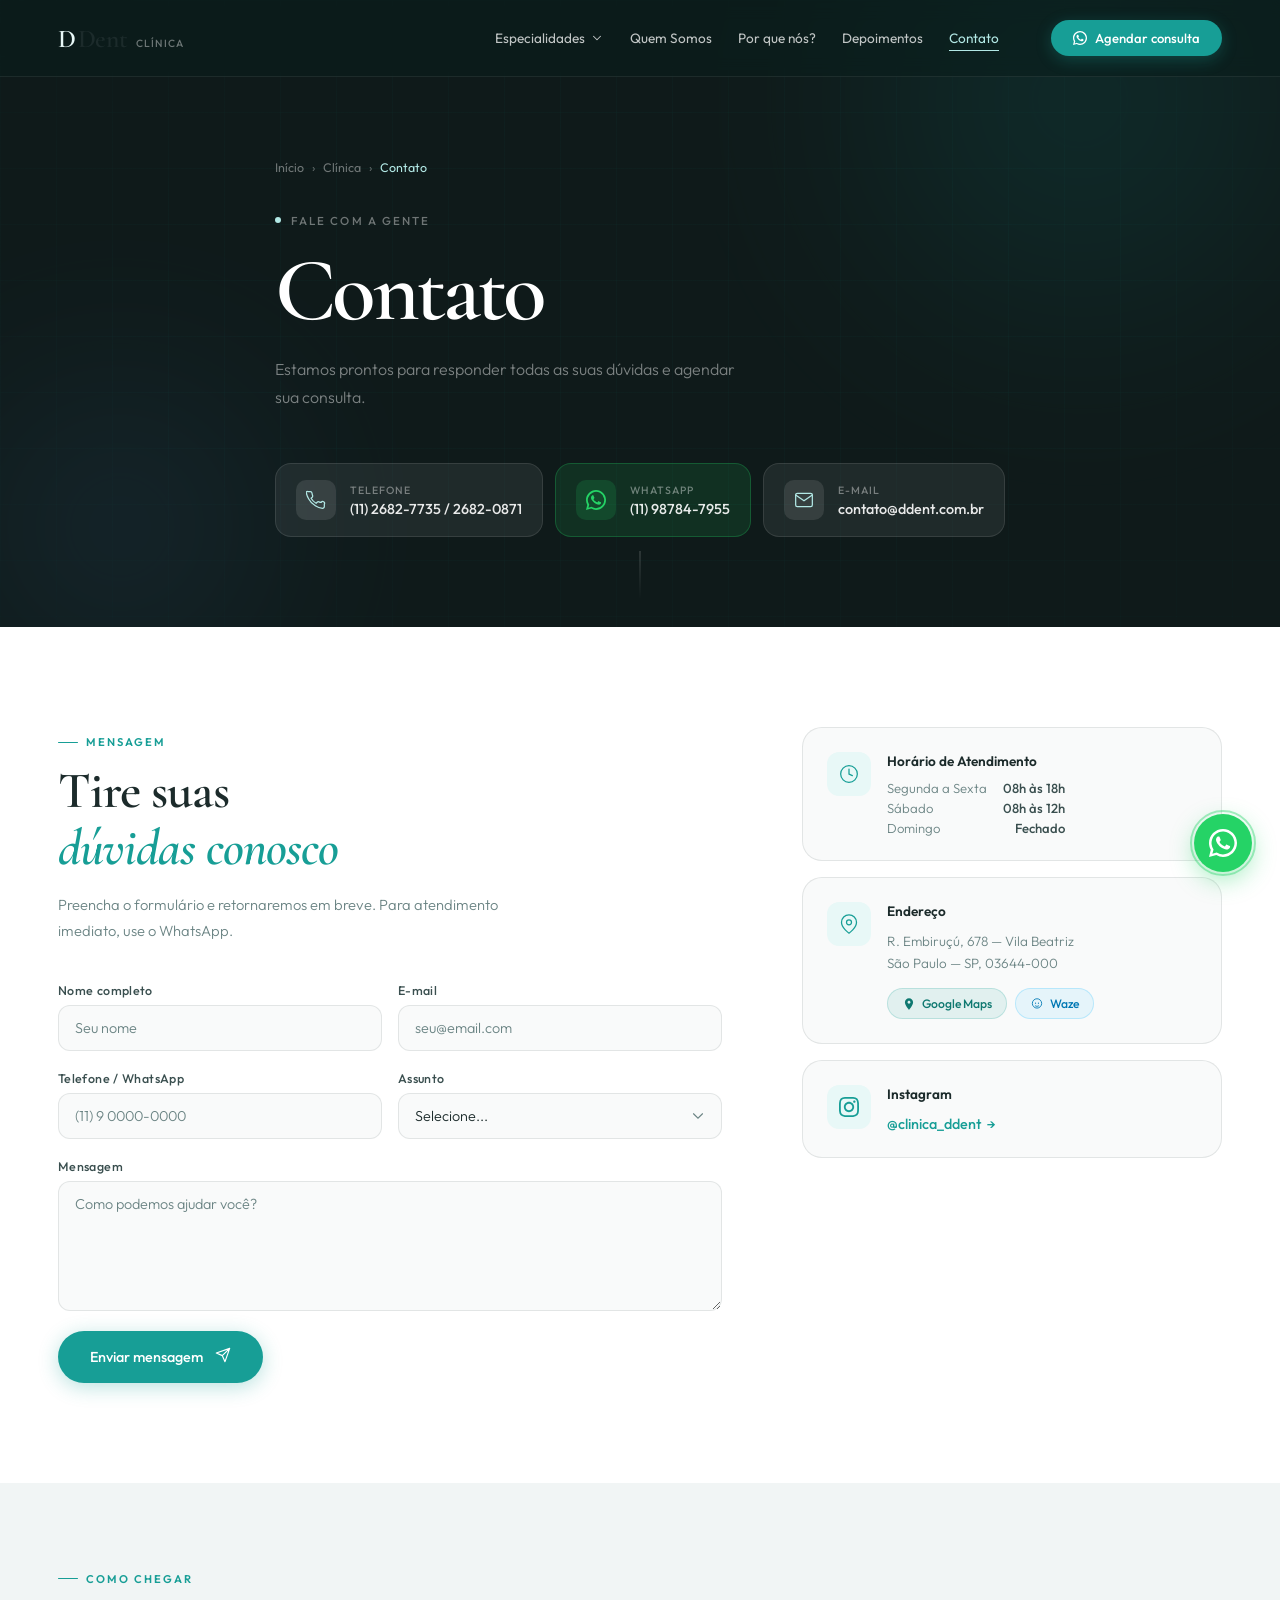
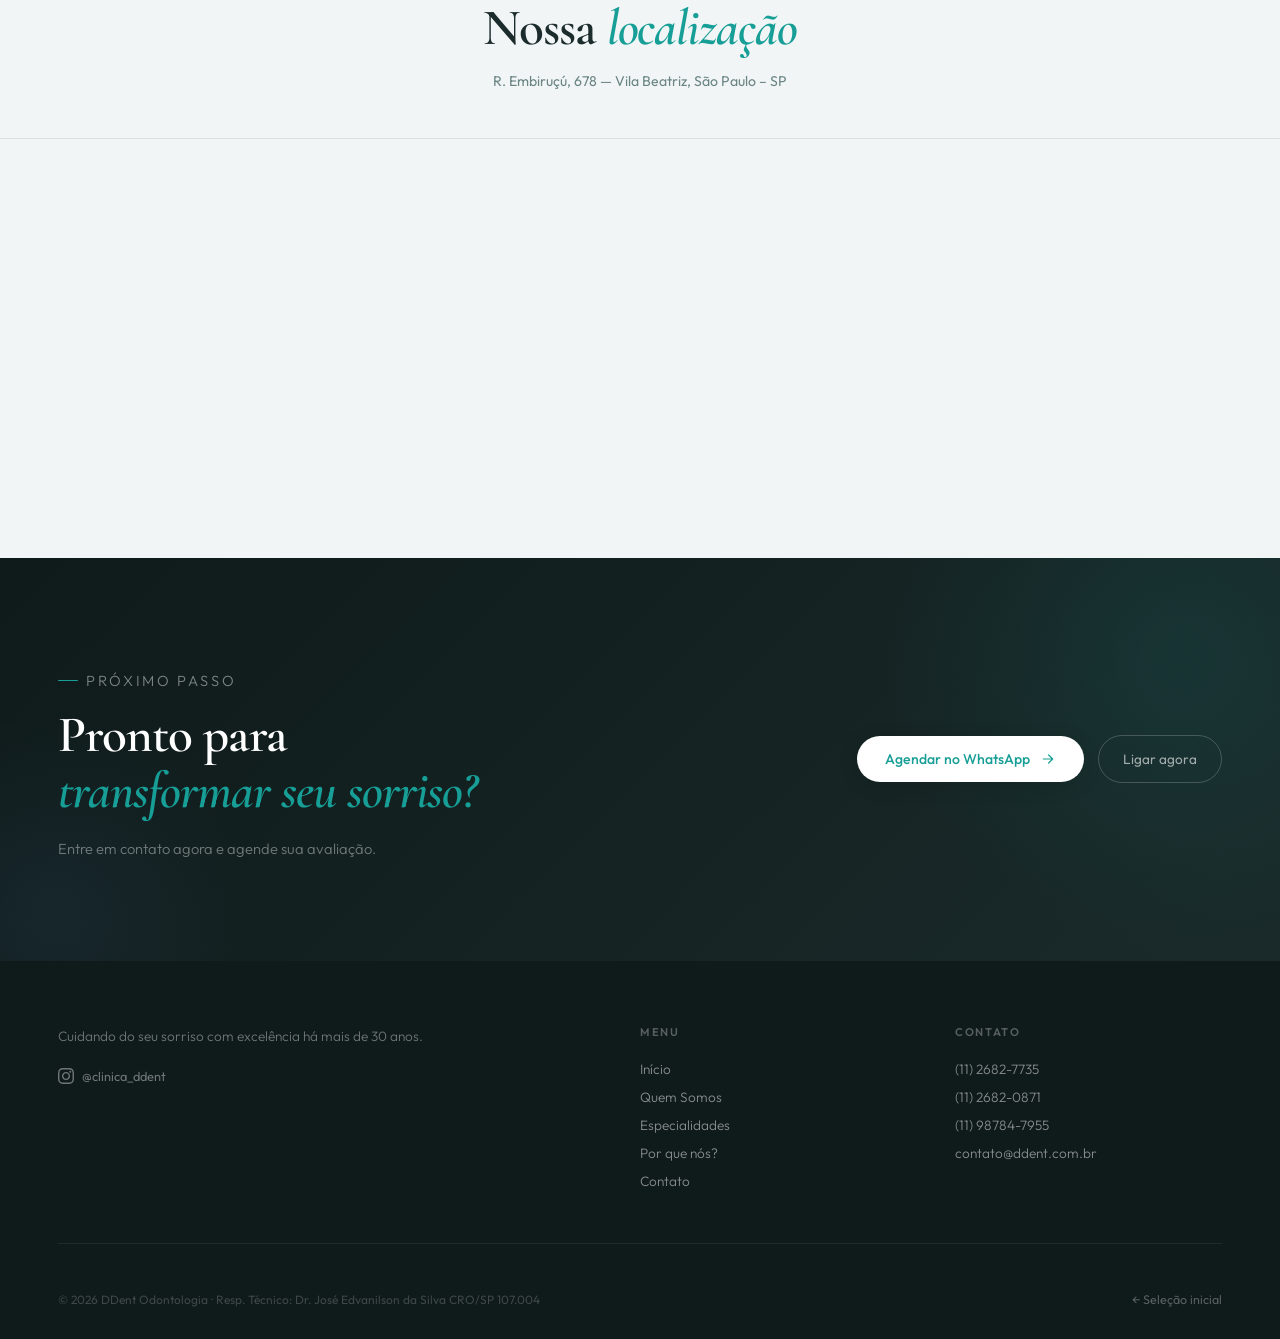
==== contato.html @ e6a80001 "Add files via upload" ====
<!DOCTYPE html>
<html lang="pt-BR">
<head>
  <meta charset="UTF-8"/>
  <meta name="viewport" content="width=device-width, initial-scale=1.0"/>
  <title>Contato — DDent Clínica Odontológica</title>
  <link rel="preconnect" href="https://fonts.googleapis.com"/>
  <link rel="preconnect" href="https://fonts.gstatic.com" crossorigin/>
  <link href="https://fonts.googleapis.com/css2?family=Cormorant+Garamond:ital,wght@0,300;0,400;0,600;1,300;1,400&family=Outfit:wght@300;400;500;600&display=swap" rel="stylesheet"/>
  <link rel="stylesheet" href="contato.css"/>
</head>
<body>

  <!-- ═══ HEADER ═══ -->
  <header class="header" id="header">
    <div class="header-inner">
      <a href="paciente.html" class="logo">
        <img src="https://ddent.com.br/clinica/wp-content/uploads/2024/06/logo-ddent-clinica.svg"
             alt="DDent Clínica" class="logo-img-real"
             onerror="this.style.display='none';document.getElementById('logo-txt').style.display='flex'"/>
        <span class="logo-text" id="logo-txt" style="display:none">
          <em>D</em>Dent <span class="logo-sub">Clínica</span>
        </span>
      </a>

      <nav class="nav" id="nav">
        <div class="nav-dropdown" id="espDropdown">
          <button class="nav-drop-trigger" aria-expanded="false" aria-haspopup="true">
            Especialidades
            <svg class="drop-chevron" viewBox="0 0 24 24" fill="none" width="14" height="14">
              <path d="M6 9L12 15L18 9" stroke="currentColor" stroke-width="1.8" stroke-linecap="round" stroke-linejoin="round"/>
            </svg>
          </button>
          <div class="nav-drop-menu" role="menu">
            <a href="especialidades.html#implantes"   class="drop-item" role="menuitem"><span class="drop-icon"><svg viewBox="0 0 24 24" fill="none" width="16"><path d="M12 2C12 2 7 8 7 13C7 15.76 9.24 18 12 18C14.76 18 17 15.76 17 13C17 8 12 2 12 2Z" stroke="currentColor" stroke-width="1.5" stroke-linecap="round"/></svg></span>Implantes Dentários</a>
            <a href="especialidades.html#proteses"    class="drop-item" role="menuitem"><span class="drop-icon"><svg viewBox="0 0 24 24" fill="none" width="16"><path d="M9 3H15M12 3V8M8 8C8 8 6 11 6 14C6 17.31 8.69 20 12 20C15.31 20 18 17.31 18 14C18 11 16 8 16 8H8Z" stroke="currentColor" stroke-width="1.5" stroke-linecap="round"/></svg></span>Próteses Dentárias</a>
            <a href="especialidades.html#ortodontia"  class="drop-item" role="menuitem"><span class="drop-icon"><svg viewBox="0 0 24 24" fill="none" width="16"><path d="M5 12H19M12 5L19 12L12 19" stroke="currentColor" stroke-width="1.5" stroke-linecap="round"/></svg></span>Ortodontia e Ortopedia</a>
            <a href="especialidades.html#facetas"     class="drop-item" role="menuitem"><span class="drop-icon"><svg viewBox="0 0 24 24" fill="none" width="16"><path d="M12 3L14.5 8.5L21 9.3L16.5 13.7L17.6 20L12 17.1L6.4 20L7.5 13.7L3 9.3L9.5 8.5L12 3Z" stroke="currentColor" stroke-width="1.5" stroke-linecap="round"/></svg></span>Facetas e Lentes</a>
            <a href="especialidades.html#endodontia"  class="drop-item" role="menuitem"><span class="drop-icon"><svg viewBox="0 0 24 24" fill="none" width="16"><circle cx="12" cy="12" r="8" stroke="currentColor" stroke-width="1.5"/><path d="M12 8V12L15 15" stroke="currentColor" stroke-width="1.5" stroke-linecap="round"/></svg></span>Endodontia</a>
            <a href="especialidades.html#periodontia" class="drop-item" role="menuitem"><span class="drop-icon"><svg viewBox="0 0 24 24" fill="none" width="16"><path d="M12 22C12 22 4 17 4 10C4 6.13 7.58 3 12 3C16.42 3 20 6.13 20 10C20 17 12 22 12 22Z" stroke="currentColor" stroke-width="1.5"/></svg></span>Periodontia</a>
            <div class="drop-footer"><a href="especialidades.html">Ver todas →</a></div>
          </div>
        </div>
        <a href="quem-somos.html"       class="nav-link">Quem Somos</a>
        <a href="paciente.html#diferenciais" class="nav-link">Por que nós?</a>
        <a href="paciente.html#depoimentos"  class="nav-link">Depoimentos</a>
        <a href="contato.html"          class="nav-link nav-link--active">Contato</a>
      </nav>

      <a class="cta-nav" href="https://api.whatsapp.com/send?phone=5511987847955&text=Olá,%20vim%20pelo%20site%20e%20gostaria%20de%20marcar%20uma%20consulta" target="_blank">
        <svg viewBox="0 0 24 24" fill="currentColor" width="14" height="14"><path d="M17.472 14.382c-.297-.149-1.758-.867-2.03-.967-.273-.099-.471-.148-.67.15-.197.297-.767.966-.94 1.164-.173.199-.347.223-.644.075-.297-.15-1.255-.463-2.39-1.475-.883-.788-1.48-1.761-1.653-2.059-.173-.297-.018-.458.13-.606.134-.133.298-.347.446-.52.149-.174.198-.298.298-.497.099-.198.05-.371-.025-.52-.075-.149-.669-1.612-.916-2.207-.242-.579-.487-.5-.669-.51-.173-.008-.371-.01-.57-.01-.198 0-.52.074-.792.372-.272.297-1.04 1.016-1.04 2.479 0 1.462 1.065 2.875 1.213 3.074.149.198 2.096 3.2 5.077 4.487.709.306 1.262.489 1.694.625.712.227 1.36.195 1.871.118.571-.085 1.758-.719 2.006-1.413.248-.694.248-1.289.173-1.413-.074-.124-.272-.198-.57-.347z"/><path d="M12 0C5.373 0 0 5.373 0 12c0 2.122.555 4.122 1.527 5.859L0 24l6.305-1.654A11.954 11.954 0 0012 24c6.627 0 12-5.373 12-12S18.627 0 12 0zm0 21.818a9.818 9.818 0 01-5.002-1.366l-.359-.214-3.742.981.998-3.648-.234-.374A9.818 9.818 0 1112 21.818z"/></svg>
        Agendar consulta
      </a>

      <button class="burger" id="burger" aria-label="Menu"><span></span><span></span><span></span></button>
    </div>
  </header>

  <!-- Mobile menu -->
  <div class="mobile-menu" id="mobileMenu">
    <nav>
      <details class="mob-details">
        <summary>Especialidades</summary>
        <div class="mob-submenu">
          <a href="especialidades.html#implantes">Implantes Dentários</a>
          <a href="especialidades.html#proteses">Próteses</a>
          <a href="especialidades.html#ortodontia">Ortodontia</a>
          <a href="especialidades.html#facetas">Facetas e Lentes</a>
          <a href="especialidades.html#endodontia">Endodontia</a>
          <a href="especialidades.html#periodontia">Periodontia</a>
        </div>
      </details>
      <a href="quem-somos.html">Quem Somos</a>
      <a href="paciente.html#diferenciais">Por que nós?</a>
      <a href="paciente.html#depoimentos">Depoimentos</a>
      <a href="contato.html">Contato</a>
      <a class="mob-cta" href="https://api.whatsapp.com/send?phone=5511987847955&text=Olá,%20vim%20pelo%20site%20e%20gostaria%20de%20marcar%20uma%20consulta" target="_blank">Agendar consulta</a>
    </nav>
  </div>


  <!-- ═══ HERO ═══ -->
  <section class="page-hero">
    <div class="page-hero__bg" aria-hidden="true">
      <div class="hero-orb hero-orb--1"></div>
      <div class="hero-orb hero-orb--2"></div>
    </div>
    <div class="page-hero__inner">
      <nav class="breadcrumb" aria-label="Navegação estrutural">
        <a href="index.html">Início</a>
        <span aria-hidden="true">›</span>
        <a href="paciente.html">Clínica</a>
        <span aria-hidden="true">›</span>
        <span aria-current="page">Contato</span>
      </nav>
      <p class="page-hero__eyebrow"><span class="eyebrow-dot"></span>Fale com a gente</p>
      <h1 class="page-hero__title">Contato</h1>
      <p class="page-hero__sub">Estamos prontos para responder todas as suas dúvidas e agendar sua consulta.</p>

      <!-- Cards de contato rápido -->
      <div class="quick-contacts">
        <a href="tel:+551126820871" class="qc-item">
          <div class="qc-icon">
            <svg viewBox="0 0 24 24" fill="none" width="20" height="20">
              <path d="M22 16.92v3a2 2 0 01-2.18 2 19.79 19.79 0 01-8.63-3.07A19.5 19.5 0 013.29 10.8a19.79 19.79 0 01-3.07-8.68A2 2 0 012.2 2h3a2 2 0 012 1.72c.127.96.361 1.903.7 2.81a2 2 0 01-.45 2.11L6.09 9.91a16 16 0 006 6l1.27-1.27a2 2 0 012.11-.45c.907.339 1.85.573 2.81.7A2 2 0 0122 16.92z" stroke="currentColor" stroke-width="1.5" stroke-linecap="round" stroke-linejoin="round"/>
            </svg>
          </div>
          <div>
            <span class="qc-label">Telefone</span>
            <strong>(11) 2682-7735 / 2682-0871</strong>
          </div>
        </a>
        <a href="https://api.whatsapp.com/send?phone=5511987847955" target="_blank" class="qc-item qc-item--highlight">
          <div class="qc-icon">
            <svg viewBox="0 0 24 24" fill="currentColor" width="20" height="20"><path d="M17.472 14.382c-.297-.149-1.758-.867-2.03-.967-.273-.099-.471-.148-.67.15-.197.297-.767.966-.94 1.164-.173.199-.347.223-.644.075-.297-.15-1.255-.463-2.39-1.475-.883-.788-1.48-1.761-1.653-2.059-.173-.297-.018-.458.13-.606.134-.133.298-.347.446-.52.149-.174.198-.298.298-.497.099-.198.05-.371-.025-.52-.075-.149-.669-1.612-.916-2.207-.242-.579-.487-.5-.669-.51-.173-.008-.371-.01-.57-.01-.198 0-.52.074-.792.372-.272.297-1.04 1.016-1.04 2.479 0 1.462 1.065 2.875 1.213 3.074.149.198 2.096 3.2 5.077 4.487.709.306 1.262.489 1.694.625.712.227 1.36.195 1.871.118.571-.085 1.758-.719 2.006-1.413.248-.694.248-1.289.173-1.413-.074-.124-.272-.198-.57-.347z"/><path d="M12 0C5.373 0 0 5.373 0 12c0 2.122.555 4.122 1.527 5.859L0 24l6.305-1.654A11.954 11.954 0 0012 24c6.627 0 12-5.373 12-12S18.627 0 12 0zm0 21.818a9.818 9.818 0 01-5.002-1.366l-.359-.214-3.742.981.998-3.648-.234-.374A9.818 9.818 0 1112 21.818z"/></svg>
          </div>
          <div>
            <span class="qc-label">WhatsApp</span>
            <strong>(11) 98784-7955</strong>
          </div>
        </a>
        <a href="mailto:contato@ddent.com.br" class="qc-item">
          <div class="qc-icon">
            <svg viewBox="0 0 24 24" fill="none" width="20" height="20">
              <path d="M4 4h16c1.1 0 2 .9 2 2v12c0 1.1-.9 2-2 2H4c-1.1 0-2-.9-2-2V6c0-1.1.9-2 2-2z" stroke="currentColor" stroke-width="1.5" stroke-linecap="round" stroke-linejoin="round"/>
              <polyline points="22,6 12,13 2,6" stroke="currentColor" stroke-width="1.5" stroke-linecap="round" stroke-linejoin="round"/>
            </svg>
          </div>
          <div>
            <span class="qc-label">E-mail</span>
            <strong>contato@ddent.com.br</strong>
          </div>
        </a>
      </div>
    </div>
    <div class="scroll-hint" aria-hidden="true"><div class="scroll-hint__line"></div></div>
  </section>


  <!-- ═══ FORM + INFO ═══ -->
  <section class="section contact-section" id="formulario">
    <div class="container">
      <div class="contact-grid">

        <!-- Formulário -->
        <div class="form-wrap reveal">
          <p class="sec-label">Mensagem</p>
          <h2 class="sec-title">Tire suas<br/><em>dúvidas conosco</em></h2>
          <p class="form-sub">Preencha o formulário e retornaremos em breve. Para atendimento imediato, use o WhatsApp.</p>

          <form class="contact-form" id="contactForm" novalidate>
            <div class="form-row">
              <div class="form-field">
                <label for="nome">Nome completo</label>
                <input type="text" id="nome" name="nome" placeholder="Seu nome" required/>
                <span class="field-error">Por favor, informe seu nome</span>
              </div>
              <div class="form-field">
                <label for="email">E-mail</label>
                <input type="email" id="email" name="email" placeholder="seu@email.com" required/>
                <span class="field-error">E-mail inválido</span>
              </div>
            </div>
            <div class="form-row">
              <div class="form-field">
                <label for="telefone">Telefone / WhatsApp</label>
                <input type="tel" id="telefone" name="telefone" placeholder="(11) 9 0000-0000"/>
              </div>
              <div class="form-field">
                <label for="assunto">Assunto</label>
                <select id="assunto" name="assunto">
                  <option value="" disabled selected>Selecione...</option>
                  <option>Agendamento de consulta</option>
                  <option>Dúvidas sobre tratamentos</option>
                  <option>Implantes</option>
                  <option>Próteses</option>
                  <option>Ortodontia</option>
                  <option>Orçamento</option>
                  <option>Outro</option>
                </select>
              </div>
            </div>
            <div class="form-field form-field--full">
              <label for="mensagem">Mensagem</label>
              <textarea id="mensagem" name="mensagem" rows="5" placeholder="Como podemos ajudar você?" required></textarea>
              <span class="field-error">Por favor, escreva sua mensagem</span>
            </div>
            <button type="submit" class="btn-submit" id="btnSubmit">
              <span class="btn-submit__text">Enviar mensagem</span>
              <span class="btn-submit__icon">
                <svg viewBox="0 0 24 24" fill="none" width="16" height="16">
                  <path d="M22 2L11 13M22 2L15 22L11 13M22 2L2 9L11 13" stroke="currentColor" stroke-width="1.8" stroke-linecap="round" stroke-linejoin="round"/>
                </svg>
              </span>
            </button>
            <!-- Feedback -->
            <div class="form-feedback form-feedback--success" id="formSuccess">
              <svg viewBox="0 0 24 24" fill="none" width="20" height="20"><path d="M20 6L9 17L4 12" stroke="currentColor" stroke-width="2" stroke-linecap="round" stroke-linejoin="round"/></svg>
              Mensagem enviada! Retornaremos em breve.
            </div>
            <div class="form-feedback form-feedback--error" id="formError">
              <svg viewBox="0 0 24 24" fill="none" width="20" height="20"><circle cx="12" cy="12" r="10" stroke="currentColor" stroke-width="1.5"/><path d="M12 8v4M12 16h.01" stroke="currentColor" stroke-width="2" stroke-linecap="round"/></svg>
              Algo deu errado. Tente pelo WhatsApp.
            </div>
          </form>
        </div>

        <!-- Info lateral -->
        <div class="info-wrap reveal" style="transition-delay:.18s">

          <!-- Horários -->
          <div class="info-card">
            <div class="info-card__icon">
              <svg viewBox="0 0 24 24" fill="none" width="20" height="20">
                <circle cx="12" cy="12" r="10" stroke="currentColor" stroke-width="1.5"/>
                <path d="M12 6v6l4 2" stroke="currentColor" stroke-width="1.5" stroke-linecap="round"/>
              </svg>
            </div>
            <div>
              <h3>Horário de Atendimento</h3>
              <div class="hours-grid">
                <span>Segunda a Sexta</span><strong>08h às 18h</strong>
                <span>Sábado</span><strong>08h às 12h</strong>
                <span>Domingo</span><strong>Fechado</strong>
              </div>
            </div>
          </div>

          <!-- Endereço -->
          <div class="info-card">
            <div class="info-card__icon">
              <svg viewBox="0 0 24 24" fill="none" width="20" height="20">
                <path d="M21 10c0 7-9 13-9 13s-9-6-9-13a9 9 0 0118 0z" stroke="currentColor" stroke-width="1.5" stroke-linecap="round" stroke-linejoin="round"/>
                <circle cx="12" cy="10" r="3" stroke="currentColor" stroke-width="1.5"/>
              </svg>
            </div>
            <div>
              <h3>Endereço</h3>
              <p>R. Embiruçú, 678 — Vila Beatriz<br/>São Paulo — SP, 03644-000</p>
              <div class="map-btns">
                <a href="https://www.google.com/maps/dir/?api=1&destination=R.+Embiru%C3%A7%C3%BA,+678+-+Vila+Beatriz,+S%C3%A3o+Paulo+-+SP" target="_blank" class="map-btn map-btn--google">
                  <svg viewBox="0 0 24 24" fill="none" width="14"><path d="M12 2C8.13 2 5 5.13 5 9c0 5.25 7 13 7 13s7-7.75 7-13c0-3.87-3.13-7-7-7zm0 9.5c-1.38 0-2.5-1.12-2.5-2.5s1.12-2.5 2.5-2.5 2.5 1.12 2.5 2.5-1.12 2.5-2.5 2.5z" fill="currentColor"/></svg>
                  Google Maps
                </a>
                <a href="https://waze.com/ul?q=R.+Embiru%C3%A7%C3%BA+678+S%C3%A3o+Paulo" target="_blank" class="map-btn map-btn--waze">
                  <svg viewBox="0 0 24 24" fill="none" width="14"><circle cx="12" cy="11" r="8" stroke="currentColor" stroke-width="1.5"/><path d="M9 15s1 1 3 1 3-1 3-1" stroke="currentColor" stroke-width="1.5" stroke-linecap="round"/><circle cx="9.5" cy="10.5" r="1" fill="currentColor"/><circle cx="14.5" cy="10.5" r="1" fill="currentColor"/></svg>
                  Waze
                </a>
              </div>
            </div>
          </div>

          <!-- Redes sociais -->
          <div class="info-card info-card--social">
            <div class="info-card__icon">
              <svg viewBox="0 0 24 24" fill="currentColor" width="20" height="20"><path d="M12 2.163c3.204 0 3.584.012 4.85.07 3.252.148 4.771 1.691 4.919 4.919.058 1.265.069 1.645.069 4.849 0 3.205-.012 3.584-.069 4.849-.149 3.225-1.664 4.771-4.919 4.919-1.266.058-1.644.07-4.85.07-3.204 0-3.584-.012-4.849-.07-3.26-.149-4.771-1.699-4.919-4.92-.058-1.265-.07-1.644-.07-4.849 0-3.204.013-3.583.07-4.849.149-3.227 1.664-4.771 4.919-4.919 1.266-.057 1.645-.069 4.849-.069zm0-2.163c-3.259 0-3.667.014-4.947.072-4.358.2-6.78 2.618-6.98 6.98-.059 1.281-.073 1.689-.073 4.948 0 3.259.014 3.668.072 4.948.2 4.358 2.618 6.78 6.98 6.98 1.281.058 1.689.072 4.948.072 3.259 0 3.668-.014 4.948-.072 4.354-.2 6.782-2.618 6.979-6.98.059-1.28.073-1.689.073-4.948 0-3.259-.014-3.667-.072-4.947-.196-4.354-2.617-6.78-6.979-6.98-1.281-.059-1.69-.073-4.949-.073zm0 5.838c-3.403 0-6.162 2.759-6.162 6.162s2.759 6.163 6.162 6.163 6.162-2.759 6.162-6.163c0-3.403-2.759-6.162-6.162-6.162zm0 10.162c-2.209 0-4-1.79-4-4 0-2.209 1.791-4 4-4s4 1.791 4 4c0 2.21-1.791 4-4 4zm6.406-11.845c-.796 0-1.441.645-1.441 1.44s.645 1.44 1.441 1.44c.795 0 1.439-.645 1.439-1.44s-.644-1.44-1.439-1.44z"/></svg>
            </div>
            <div>
              <h3>Instagram</h3>
              <a href="https://www.instagram.com/clinica_ddent/" target="_blank" class="ig-link">@clinica_ddent</a>
            </div>
          </div>

        </div>
      </div>
    </div>
  </section>


  <!-- ═══ MAPA ═══ -->
  <section class="map-section" id="mapa">
    <div class="map-header reveal">
      <p class="sec-label" style="justify-content:center">Como chegar</p>
      <h2 class="sec-title" style="text-align:center">Nossa <em>localização</em></h2>
      <p class="map-address">R. Embiruçú, 678 — Vila Beatriz, São Paulo – SP</p>
    </div>
    <div class="map-frame reveal" style="transition-delay:.15s">
      <iframe
        src="https://maps.google.com/maps?q=R.+Embiru%C3%A7%C3%BA,+678+-+Vila+Beatriz,+S%C3%A3o+Paulo+-+SP,+03644-000&t=m&z=15&output=embed&iwloc=near"
        width="100%" height="100%"
        style="border:0;" allowfullscreen loading="lazy"
        referrerpolicy="no-referrer-when-downgrade"
        title="Localização DDent">
      </iframe>
    </div>
  </section>


  <!-- ═══ CTA STRIP ═══ -->
  <section class="cta-strip">
    <div class="container">
      <div class="cta-strip-inner reveal-scale">
        <div class="cta-strip__text">
          <p class="sec-label" style="color:rgba(255,255,255,.45)">Próximo passo</p>
          <h2 class="sec-title" style="color:#fff">Pronto para<br/><em>transformar seu sorriso?</em></h2>
          <p>Entre em contato agora e agende sua avaliação.</p>
        </div>
        <div class="cta-strip__btns">
          <a class="btn-main btn-main--white" href="https://api.whatsapp.com/send?phone=5511987847955&text=Olá,%20vim%20pelo%20site%20e%20gostaria%20de%20marcar%20uma%20consulta" target="_blank">
            Agendar no WhatsApp
            <svg viewBox="0 0 24 24" fill="none" width="16"><path d="M5 12H19M13 6L19 12L13 18" stroke="currentColor" stroke-width="1.8" stroke-linecap="round" stroke-linejoin="round"/></svg>
          </a>
          <a class="btn-sec btn-sec--outline-white" href="tel:+551126820871">
            Ligar agora
          </a>
        </div>
      </div>
    </div>
  </section>


  <!-- ═══ FOOTER ═══ -->
  <footer class="footer">
    <div class="footer-inner">
      <div class="footer-top">
        <div class="footer-brand">
          <img src="https://ddent.com.br/clinica/wp-content/uploads/2024/06/logo-ddent-clinica.svg" alt="DDent" class="logo-img-real" onerror="this.style.display='none'"/>
          <p>Cuidando do seu sorriso com excelência há mais de 30 anos.</p>
          <a href="https://www.instagram.com/clinica_ddent/" target="_blank" class="footer-ig">
            <svg viewBox="0 0 24 24" fill="currentColor" width="16"><path d="M12 2.163c3.204 0 3.584.012 4.85.07 3.252.148 4.771 1.691 4.919 4.919.058 1.265.069 1.645.069 4.849 0 3.205-.012 3.584-.069 4.849-.149 3.225-1.664 4.771-4.919 4.919-1.266.058-1.644.07-4.85.07-3.204 0-3.584-.012-4.849-.07-3.26-.149-4.771-1.699-4.919-4.92-.058-1.265-.07-1.644-.07-4.849 0-3.204.013-3.583.07-4.849.149-3.227 1.664-4.771 4.919-4.919 1.266-.057 1.645-.069 4.849-.069zm0-2.163c-3.259 0-3.667.014-4.947.072-4.358.2-6.78 2.618-6.98 6.98-.059 1.281-.073 1.689-.073 4.948 0 3.259.014 3.668.072 4.948.2 4.358 2.618 6.78 6.98 6.98 1.281.058 1.689.072 4.948.072 3.259 0 3.668-.014 4.948-.072 4.354-.2 6.782-2.618 6.979-6.98.059-1.28.073-1.689.073-4.948 0-3.259-.014-3.667-.072-4.947-.196-4.354-2.617-6.78-6.979-6.98-1.281-.059-1.69-.073-4.949-.073zm0 5.838c-3.403 0-6.162 2.759-6.162 6.162s2.759 6.163 6.162 6.163 6.162-2.759 6.162-6.163c0-3.403-2.759-6.162-6.162-6.162zm0 10.162c-2.209 0-4-1.79-4-4 0-2.209 1.791-4 4-4s4 1.791 4 4c0 2.21-1.791 4-4 4zm6.406-11.845c-.796 0-1.441.645-1.441 1.44s.645 1.44 1.441 1.44c.795 0 1.439-.645 1.439-1.44s-.644-1.44-1.439-1.44z"/></svg>
            @clinica_ddent
          </a>
        </div>
        <div class="footer-nav">
          <h4>Menu</h4>
          <a href="paciente.html">Início</a>
          <a href="quem-somos.html">Quem Somos</a>
          <a href="paciente.html#especialidades">Especialidades</a>
          <a href="paciente.html#diferenciais">Por que nós?</a>
          <a href="contato.html">Contato</a>
        </div>
        <div class="footer-nav">
          <h4>Contato</h4>
          <a href="tel:+551126827735">(11) 2682-7735</a>
          <a href="tel:+551126820871">(11) 2682-0871</a>
          <a href="https://api.whatsapp.com/send?phone=5511987847955" target="_blank">(11) 98784-7955</a>
          <a href="mailto:contato@ddent.com.br">contato@ddent.com.br</a>
        </div>
      </div>
      <div class="footer-bottom">
        <p>© 2026 DDent Odontologia · Resp. Técnico: Dr. José Edvanilson da Silva CRO/SP 107.004</p>
        <a href="index.html" class="back-link">← Seleção inicial</a>
      </div>
    </div>
  </footer>

  <!-- WhatsApp float -->
  <a class="wa-float" href="https://api.whatsapp.com/send?phone=5511987847955&text=Olá,%20vim%20pelo%20site%20e%20gostaria%20de%20marcar%20uma%20consulta" target="_blank" aria-label="WhatsApp">
    <svg viewBox="0 0 24 24" fill="currentColor" width="28" height="28"><path d="M17.472 14.382c-.297-.149-1.758-.867-2.03-.967-.273-.099-.471-.148-.67.15-.197.297-.767.966-.94 1.164-.173.199-.347.223-.644.075-.297-.15-1.255-.463-2.39-1.475-.883-.788-1.48-1.761-1.653-2.059-.173-.297-.018-.458.13-.606.134-.133.298-.347.446-.52.149-.174.198-.298.298-.497.099-.198.05-.371-.025-.52-.075-.149-.669-1.612-.916-2.207-.242-.579-.487-.5-.669-.51-.173-.008-.371-.01-.57-.01-.198 0-.52.074-.792.372-.272.297-1.04 1.016-1.04 2.479 0 1.462 1.065 2.875 1.213 3.074.149.198 2.096 3.2 5.077 4.487.709.306 1.262.489 1.694.625.712.227 1.36.195 1.871.118.571-.085 1.758-.719 2.006-1.413.248-.694.248-1.289.173-1.413-.074-.124-.272-.198-.57-.347z"/><path d="M12 0C5.373 0 0 5.373 0 12c0 2.122.555 4.122 1.527 5.859L0 24l6.305-1.654A11.954 11.954 0 0012 24c6.627 0 12-5.373 12-12S18.627 0 12 0zm0 21.818a9.818 9.818 0 01-5.002-1.366l-.359-.214-3.742.981.998-3.648-.234-.374A9.818 9.818 0 1112 21.818z"/></svg>
    <span class="wa-pulse"></span>
  </a>

  <script src="contato.js"></script>
</body>
</html>
---- contato.css ----
/* ============================================
   DDent — contato.css
   Design system idêntico ao quem-somos.css
============================================ */

@import url('https://fonts.googleapis.com/css2?family=Cormorant+Garamond:ital,wght@0,300;0,400;0,600;1,300;1,400&family=Outfit:wght@300;400;500;600&display=swap');

:root {
  --teal:     #179E96;
  --teal-d:   #0e7870;
  --teal-l:   #e8f8f7;
  --teal-m:   #b2e8e5;
  --blue:     #4C8BC9;
  --dark:     #0f1a1a;
  --dark-2:   #1a2a2a;
  --ink:      #1C2B2B;
  --ink-2:    #3a4f4f;
  --ink-3:    #6b8484;
  --bg:       #f9fafa;
  --bg-2:     #f1f5f5;
  --bg-3:     #e8efef;
  --white:    #ffffff;
  --border:   rgba(23,158,150,0.12);
  --border-2: rgba(28,43,43,0.10);
  --green:    #25D366;

  --font-serif: 'Cormorant Garamond', Georgia, serif;
  --font-sans:  'Outfit', sans-serif;
  --ease:       cubic-bezier(0.25, 0.46, 0.45, 0.94);
  --ease-back:  cubic-bezier(0.34, 1.56, 0.64, 1);
  --ease-expo:  cubic-bezier(0.16, 1, 0.3, 1);
}

*, *::before, *::after { box-sizing: border-box; margin: 0; padding: 0; }
html { font-size: 16px; scroll-behavior: smooth; }
body { background: var(--bg); color: var(--ink); font-family: var(--font-sans); overflow-x: hidden; -webkit-font-smoothing: antialiased; }
a { text-decoration: none; color: inherit; }
img { max-width: 100%; display: block; }

/* ══════════════════════════════════════════
   HEADER (idêntico ao quem-somos.css)
══════════════════════════════════════════ */
.header {
  position: fixed; top: 0; left: 0; right: 0; z-index: 200;
  background: rgba(10,30,28,0.55); backdrop-filter: blur(10px);
  border-bottom: 1px solid rgba(255,255,255,0.07);
  transition: background .4s, box-shadow .4s, padding .4s;
  padding: 20px 0;
}
.header.scrolled {
  background: rgba(249,250,250,0.97); backdrop-filter: blur(24px);
  box-shadow: 0 1px 0 var(--border-2); padding: 14px 0;
}
.header-inner { max-width: 1260px; margin: 0 auto; padding: 0 48px; display: flex; align-items: center; gap: 40px; }
.logo { cursor: pointer; display: flex; align-items: center; gap: 8px; }
.logo-img-real { height: 38px; width: auto; }
.logo-text { font-family: var(--font-serif); font-size: 1.6rem; font-weight: 600; letter-spacing: -0.01em; display: flex; align-items: baseline; gap: 2px; }
.logo-text em { font-style: normal; color: var(--teal-l); }
.header.scrolled .logo-text em { color: var(--teal); }
.logo-sub { font-family: var(--font-sans); font-size: 0.65rem; font-weight: 500; letter-spacing: 0.12em; text-transform: uppercase; color: rgba(255,255,255,0.4); margin-left: 6px; }
.header.scrolled .logo-sub { color: var(--ink-3); }

.nav { display: flex; align-items: center; gap: 2px; margin-left: auto; }
.nav-link { font-size: 0.85rem; font-weight: 400; padding: 8px 12px; border-radius: 8px; color: rgba(255,255,255,0.75); transition: color .25s, background .25s; position: relative; }
.nav-link::after { content: ''; position: absolute; bottom: 4px; left: 12px; right: 12px; height: 1.5px; background: var(--teal-m); transform: scaleX(0); transform-origin: left; transition: transform .3s var(--ease-expo); }
.nav-link:hover { color: var(--white); background: rgba(255,255,255,.07); }
.nav-link:hover::after, .nav-link--active::after { transform: scaleX(1); }
.nav-link--active { color: var(--teal-m) !important; }
.header.scrolled .nav-link { color: var(--ink-2); }
.header.scrolled .nav-link:hover { color: var(--teal-d); background: var(--teal-l); }
.header.scrolled .nav-link--active { color: var(--teal-d) !important; background: var(--teal-l) !important; }

.nav-dropdown { position: relative; }
.nav-drop-trigger { display: inline-flex; align-items: center; gap: 5px; font-size: 0.85rem; font-weight: 400; color: rgba(255,255,255,0.75); background: none; border: none; padding: 8px 12px; border-radius: 8px; cursor: pointer; font-family: var(--font-sans); transition: color .25s, background .25s; }
.nav-drop-trigger:hover { color: var(--white); background: rgba(255,255,255,.07); }
.header.scrolled .nav-drop-trigger { color: var(--ink-2); }
.header.scrolled .nav-drop-trigger:hover { color: var(--teal-d); background: var(--teal-l); }
.drop-chevron { transition: transform .3s var(--ease-expo); }
.nav-dropdown.open .drop-chevron { transform: rotate(180deg); }
.nav-drop-menu { position: absolute; top: calc(100% + 12px); left: 50%; transform: translateX(-50%) translateY(-8px); width: 270px; background: var(--white); border: 1px solid rgba(0,0,0,.08); border-radius: 20px; box-shadow: 0 24px 64px rgba(0,0,0,.14); padding: 8px; opacity: 0; pointer-events: none; z-index: 300; transition: opacity .25s var(--ease-expo), transform .3s var(--ease-expo); }
.nav-drop-menu::before { content: ''; position: absolute; top: -6px; left: 50%; transform: translateX(-50%) rotate(45deg); width: 12px; height: 12px; background: var(--white); border-left: 1px solid rgba(0,0,0,.08); border-top: 1px solid rgba(0,0,0,.08); }
.nav-dropdown.open .nav-drop-menu { opacity: 1; pointer-events: all; transform: translateX(-50%) translateY(0); }
.drop-item { display: flex; align-items: center; gap: 10px; padding: 9px 12px; border-radius: 12px; font-size: 0.84rem; color: var(--ink-2); transition: background .2s, color .2s, transform .2s var(--ease-back); }
.drop-item:hover { background: var(--teal-l); color: var(--teal-d); transform: translateX(4px); }
.drop-icon { width: 30px; height: 30px; border-radius: 8px; background: var(--bg-2); color: var(--teal); display: flex; align-items: center; justify-content: center; flex-shrink: 0; transition: background .2s; }
.drop-item:hover .drop-icon { background: rgba(23,158,150,.15); }
.drop-footer { margin-top: 4px; padding: 10px 12px 6px; border-top: 1px solid var(--border-2); }
.drop-footer a { font-size: 0.78rem; font-weight: 600; color: var(--teal); }
.drop-footer a:hover { color: var(--teal-d); }

.cta-nav { display: inline-flex; align-items: center; gap: 8px; background: var(--teal); color: var(--white); font-size: 0.82rem; font-weight: 500; padding: 10px 22px; border-radius: 100px; flex-shrink: 0; transition: background .3s, box-shadow .3s, transform .2s var(--ease-back); box-shadow: 0 4px 16px rgba(23,158,150,0.3); }
.cta-nav:hover { background: var(--teal-d); transform: translateY(-1px); box-shadow: 0 8px 24px rgba(23,158,150,0.4); }

.burger { display: none; flex-direction: column; justify-content: center; align-items: flex-end; gap: 5px; width: 36px; height: 36px; background: none; border: none; cursor: pointer; padding: 4px; flex-shrink: 0; }
.burger span { display: block; height: 1.5px; background: var(--white); border-radius: 2px; transition: transform .3s var(--ease-expo), width .3s, opacity .2s; }
.burger span:nth-child(1) { width: 22px; }
.burger span:nth-child(2) { width: 16px; }
.burger span:nth-child(3) { width: 22px; }
.burger.open span:nth-child(1) { transform: translateY(6.5px) rotate(45deg); width: 22px; }
.burger.open span:nth-child(2) { opacity: 0; width: 0; }
.burger.open span:nth-child(3) { transform: translateY(-6.5px) rotate(-45deg); width: 22px; }
.header.scrolled .burger span { background: var(--ink); }

.mobile-menu { position: fixed; inset: 0; z-index: 199; background: var(--white); display: flex; flex-direction: column; align-items: center; justify-content: center; opacity: 0; pointer-events: none; transform: translateX(100%); transition: opacity .4s var(--ease), transform .4s var(--ease-expo); }
.mobile-menu.open { opacity: 1; pointer-events: all; transform: translateX(0); }
.mobile-menu nav { display: flex; flex-direction: column; align-items: center; width: 80%; }
.mobile-menu nav > a { font-size: 1.4rem; font-weight: 300; padding: 16px 0; border-bottom: 1px solid var(--border-2); width: 100%; text-align: center; color: var(--ink-2); transition: color .25s; }
.mobile-menu nav > a:hover { color: var(--teal); }
.mob-details { width: 100%; border-bottom: 1px solid var(--border-2); }
.mob-details summary { font-size: 1.4rem; font-weight: 300; padding: 16px 0; color: var(--ink-2); list-style: none; cursor: pointer; display: flex; justify-content: center; align-items: center; gap: 10px; }
.mob-details summary::-webkit-details-marker { display: none; }
.mob-details summary::after { content: '＋'; font-size: 1rem; color: var(--teal); }
.mob-details[open] summary::after { content: '－'; }
.mob-submenu { display: flex; flex-direction: column; align-items: center; padding: 0 0 10px; }
.mob-submenu a { font-size: 1rem !important; padding: 10px 0 !important; color: var(--ink-3) !important; border: none !important; width: 100%; text-align: center; }
.mob-cta { margin-top: 24px; font-size: 1rem !important; font-weight: 500 !important; background: var(--teal); color: var(--white) !important; padding: 14px 36px !important; border-radius: 100px; border: none !important; width: auto !important; }

/* ══════════════════════════════════════════
   REVEAL
══════════════════════════════════════════ */
.reveal, .reveal-scale { opacity: 0; transform: translateY(36px); transition: opacity .9s var(--ease-expo), transform .9s var(--ease-expo); }
.reveal-scale { transform: scale(0.94); }
.reveal.in-view, .reveal-scale.in-view { opacity: 1; transform: none; }

/* ══════════════════════════════════════════
   LAYOUT
══════════════════════════════════════════ */
.container { max-width: 1260px; margin: 0 auto; padding: 0 48px; }
.section    { padding: 100px 0; }

.sec-label { display: inline-flex; align-items: center; gap: 8px; font-size: 0.7rem; font-weight: 600; letter-spacing: 0.18em; text-transform: uppercase; color: var(--teal); margin-bottom: 14px; }
.sec-label::before { content: ''; display: block; width: 20px; height: 1.5px; background: var(--teal); border-radius: 2px; }
.sec-title { font-family: var(--font-serif); font-size: clamp(2.2rem, 4vw, 3.4rem); font-weight: 600; line-height: 1.1; letter-spacing: -0.02em; color: var(--ink); margin-bottom: 16px; }
.sec-title em { font-style: italic; color: var(--teal); }

/* ══════════════════════════════════════════
   PAGE HERO
══════════════════════════════════════════ */
.page-hero { position: relative; background: var(--dark); padding: 160px 0 90px; overflow: hidden; min-height: 68vh; display: flex; flex-direction: column; justify-content: center; }
.page-hero__bg { position: absolute; inset: 0; pointer-events: none; }
.hero-orb { position: absolute; border-radius: 50%; filter: blur(100px); opacity: 0.18; }
.hero-orb--1 { width: 600px; height: 600px; background: radial-gradient(circle, var(--teal) 0%, transparent 70%); top: -200px; right: -100px; animation: orbDrift 14s ease-in-out infinite; }
.hero-orb--2 { width: 400px; height: 400px; background: radial-gradient(circle, var(--blue) 0%, transparent 70%); bottom: -100px; left: -80px; animation: orbDrift 18s ease-in-out infinite reverse; }
@keyframes orbDrift { 0%,100%{transform:translate(0,0) scale(1)} 50%{transform:translate(30px,-30px) scale(1.08)} }

.page-hero::before { content: ''; position: absolute; inset: 0; background-image: linear-gradient(rgba(23,158,150,0.04) 1px, transparent 1px), linear-gradient(90deg, rgba(23,158,150,0.04) 1px, transparent 1px); background-size: 56px 56px; mask-image: radial-gradient(ellipse 90% 90% at 50% 50%, black 30%, transparent 100%); pointer-events: none; }

.page-hero__inner { position: relative; z-index: 2; max-width: 1260px; margin: 0 auto; padding: 0 48px; }

.breadcrumb { display: flex; align-items: center; gap: 8px; font-size: 0.78rem; color: rgba(255,255,255,0.35); margin-bottom: 32px; animation: fadeUp .6s .1s var(--ease-expo) both; }
.breadcrumb a { color: rgba(255,255,255,0.4); transition: color .2s; }
.breadcrumb a:hover { color: var(--teal-m); }
.breadcrumb span[aria-current] { color: var(--teal-m); }

.page-hero__eyebrow { display: inline-flex; align-items: center; gap: 10px; font-size: 0.72rem; font-weight: 500; letter-spacing: 0.18em; text-transform: uppercase; color: rgba(255,255,255,0.4); margin-bottom: 18px; animation: fadeUp .6s .2s var(--ease-expo) both; }
.eyebrow-dot { width: 6px; height: 6px; border-radius: 50%; background: var(--teal-m); animation: pulse 2.5s ease-in-out infinite; }
@keyframes pulse { 0%,100%{opacity:1;transform:scale(1)} 50%{opacity:.4;transform:scale(.6)} }

.page-hero__title { font-family: var(--font-serif); font-size: clamp(3.5rem, 7vw, 6.5rem); font-weight: 600; line-height: 1; letter-spacing: -0.04em; color: var(--white); margin-bottom: 20px; animation: fadeUp .8s .3s var(--ease-expo) both; }

.page-hero__sub { font-size: 1rem; font-weight: 300; color: rgba(255,255,255,0.45); max-width: 480px; line-height: 1.75; margin-bottom: 52px; animation: fadeUp .6s .45s var(--ease-expo) both; }

/* Quick contacts */
.quick-contacts { display: flex; gap: 12px; flex-wrap: wrap; animation: fadeUp .7s .55s var(--ease-expo) both; }
.qc-item { display: flex; align-items: center; gap: 14px; background: rgba(255,255,255,0.07); border: 1px solid rgba(255,255,255,0.1); border-radius: 16px; padding: 16px 20px; transition: background .3s, border-color .3s, transform .3s var(--ease-back); }
.qc-item:hover { background: rgba(255,255,255,0.12); border-color: rgba(255,255,255,0.2); transform: translateY(-2px); }
.qc-item--highlight { background: rgba(37,211,102,0.12); border-color: rgba(37,211,102,0.25); }
.qc-item--highlight:hover { background: rgba(37,211,102,0.2); border-color: rgba(37,211,102,0.4); }
.qc-icon { width: 40px; height: 40px; border-radius: 10px; background: rgba(255,255,255,0.1); color: var(--teal-m); display: flex; align-items: center; justify-content: center; flex-shrink: 0; }
.qc-item--highlight .qc-icon { color: #25D366; background: rgba(37,211,102,0.15); }
.qc-item div { display: flex; flex-direction: column; gap: 3px; }
.qc-label { font-size: 0.66rem; font-weight: 500; letter-spacing: 0.1em; text-transform: uppercase; color: rgba(255,255,255,0.4); }
.qc-item strong { font-size: 0.9rem; font-weight: 500; color: rgba(255,255,255,0.9); }

/* Scroll hint */
.scroll-hint { position: absolute; bottom: 28px; left: 50%; transform: translateX(-50%); display: flex; flex-direction: column; align-items: center; }
.scroll-hint__line { width: 1px; height: 48px; background: linear-gradient(to bottom, rgba(255,255,255,0.25), transparent); animation: scrollLine 2s ease-in-out infinite; }
@keyframes scrollLine { 0%{opacity:0;transform:scaleY(0);transform-origin:top} 50%{opacity:1} 100%{opacity:0;transform:scaleY(1);transform-origin:top} }
@keyframes fadeUp { from{opacity:0;transform:translateY(24px)} to{opacity:1;transform:none} }

/* ══════════════════════════════════════════
   CONTACT SECTION
══════════════════════════════════════════ */
.contact-section { background: var(--white); }
.contact-grid { display: grid; grid-template-columns: 1fr 420px; gap: 80px; align-items: start; }

/* Form */
.form-wrap { }
.form-sub { font-size: 0.92rem; font-weight: 300; color: var(--ink-3); line-height: 1.75; margin-bottom: 40px; max-width: 480px; }

.contact-form { display: flex; flex-direction: column; gap: 20px; }

.form-row { display: grid; grid-template-columns: 1fr 1fr; gap: 16px; }

.form-field { display: flex; flex-direction: column; gap: 7px; position: relative; }
.form-field--full { grid-column: 1 / -1; }

.form-field label { font-size: 0.78rem; font-weight: 500; color: var(--ink-2); letter-spacing: 0.03em; }

.form-field input,
.form-field select,
.form-field textarea {
  font-family: var(--font-sans); font-size: 0.9rem; font-weight: 300;
  color: var(--ink); background: var(--bg);
  border: 1.5px solid var(--border-2); border-radius: 12px;
  padding: 13px 16px; outline: none;
  transition: border-color .25s, box-shadow .25s, background .25s;
  width: 100%;
}
.form-field input:focus,
.form-field select:focus,
.form-field textarea:focus {
  border-color: var(--teal); background: var(--white);
  box-shadow: 0 0 0 3px rgba(23,158,150,0.1);
}
.form-field input::placeholder,
.form-field textarea::placeholder { color: var(--ink-3); }
.form-field select { appearance: none; background-image: url("data:image/svg+xml,%3Csvg xmlns='http://www.w3.org/2000/svg' viewBox='0 0 24 24' fill='none'%3E%3Cpath d='M6 9L12 15L18 9' stroke='%236b8484' stroke-width='1.5' stroke-linecap='round'/%3E%3C/svg%3E"); background-repeat: no-repeat; background-position: right 14px center; background-size: 18px; padding-right: 40px; }
.form-field textarea { resize: vertical; min-height: 130px; }

/* Validation */
.form-field input.error,
.form-field textarea.error { border-color: #e05c5c; box-shadow: 0 0 0 3px rgba(224,92,92,0.1); }
.field-error { font-size: 0.74rem; color: #c84040; display: none; }
.form-field.has-error .field-error { display: block; }

/* Submit button */
.btn-submit {
  display: inline-flex; align-items: center; justify-content: center; gap: 12px;
  background: var(--teal); color: var(--white);
  font-family: var(--font-sans); font-size: 0.9rem; font-weight: 500;
  padding: 16px 32px; border-radius: 100px; border: none; cursor: pointer;
  transition: background .3s, transform .2s var(--ease-back), box-shadow .3s;
  box-shadow: 0 4px 20px rgba(23,158,150,0.3);
  align-self: flex-start;
  position: relative; overflow: hidden;
}
.btn-submit::before { content: ''; position: absolute; inset: 0; background: rgba(255,255,255,.15); opacity: 0; transition: opacity .2s; }
.btn-submit:hover::before { opacity: 1; }
.btn-submit:hover { background: var(--teal-d); transform: translateY(-2px); box-shadow: 0 10px 32px rgba(23,158,150,0.4); }
.btn-submit:active { transform: translateY(0); }
.btn-submit.loading .btn-submit__text { opacity: 0; }
.btn-submit.loading .btn-submit__icon { animation: spin .7s linear infinite; }
@keyframes spin { to { transform: rotate(360deg); } }

/* Feedback */
.form-feedback {
  display: none; align-items: center; gap: 10px;
  font-size: 0.88rem; font-weight: 400; padding: 14px 18px; border-radius: 12px;
}
.form-feedback.show { display: flex; animation: fadeUp .4s var(--ease-expo); }
.form-feedback--success { background: rgba(23,158,150,0.1); color: var(--teal-d); border: 1px solid rgba(23,158,150,0.2); }
.form-feedback--error   { background: rgba(224,92,92,0.08); color: #c84040;      border: 1px solid rgba(224,92,92,0.2); }

/* Info sidebar */
.info-wrap { display: flex; flex-direction: column; gap: 16px; position: sticky; top: 110px; }

.info-card {
  background: var(--bg); border: 1px solid var(--border-2);
  border-radius: 20px; padding: 24px;
  display: flex; align-items: flex-start; gap: 16px;
  transition: border-color .3s, transform .3s var(--ease-back), box-shadow .3s;
}
.info-card:hover { border-color: var(--border); transform: translateY(-3px); box-shadow: 0 12px 32px rgba(0,0,0,0.06); }
.info-card--social { cursor: default; }

.info-card__icon { width: 44px; height: 44px; border-radius: 12px; background: var(--teal-l); color: var(--teal); display: flex; align-items: center; justify-content: center; flex-shrink: 0; }

.info-card h3 { font-size: 0.85rem; font-weight: 600; color: var(--ink); margin-bottom: 10px; }

/* Horários */
.hours-grid { display: grid; grid-template-columns: 1fr auto; gap: 4px 16px; }
.hours-grid span  { font-size: 0.82rem; font-weight: 300; color: var(--ink-3); }
.hours-grid strong{ font-size: 0.82rem; font-weight: 500; color: var(--ink-2); text-align: right; }

/* Endereço */
.info-card p { font-size: 0.84rem; font-weight: 300; color: var(--ink-3); line-height: 1.65; margin-bottom: 14px; }

.map-btns { display: flex; gap: 8px; flex-wrap: wrap; }
.map-btn { display: inline-flex; align-items: center; gap: 6px; font-size: 0.76rem; font-weight: 500; padding: 7px 14px; border-radius: 100px; transition: background .2s, color .2s, transform .2s var(--ease-back); }
.map-btn--google { background: rgba(23,158,150,0.1); color: var(--teal-d); border: 1px solid rgba(23,158,150,0.2); }
.map-btn--google:hover { background: var(--teal); color: var(--white); transform: translateY(-1px); }
.map-btn--waze   { background: rgba(0,180,255,0.08); color: #0078b4; border: 1px solid rgba(0,180,255,0.2); }
.map-btn--waze:hover { background: #00b4ff; color: var(--white); transform: translateY(-1px); }

/* Instagram */
.ig-link { display: inline-flex; align-items: center; gap: 6px; font-size: 0.9rem; font-weight: 500; color: var(--teal); transition: color .2s, gap .2s; }
.ig-link::after { content: '→'; font-size: 0.8rem; transition: transform .2s var(--ease-back); }
.ig-link:hover { color: var(--teal-d); }
.ig-link:hover::after { transform: translateX(4px); }

/* ══════════════════════════════════════════
   MAP SECTION
══════════════════════════════════════════ */
.map-section { background: var(--bg-2); padding: 80px 0 0; }
.map-header { max-width: 1260px; margin: 0 auto; padding: 0 48px 48px; }
.map-address { text-align: center; font-size: 0.88rem; color: var(--ink-3); margin-top: 8px; }
.map-frame { width: 100%; height: 420px; overflow: hidden; border-top: 1px solid var(--border-2); }
.map-frame iframe { display: block; filter: saturate(0.85) contrast(1.05); transition: filter .3s; }
.map-frame:hover iframe { filter: saturate(1) contrast(1); }

/* ══════════════════════════════════════════
   CTA STRIP
══════════════════════════════════════════ */
.cta-strip { background: linear-gradient(135deg, var(--dark) 0%, var(--dark-2) 100%); padding: 100px 0; position: relative; overflow: hidden; }
.cta-strip::before { content: ''; position: absolute; top: -200px; right: -200px; width: 600px; height: 600px; border-radius: 50%; background: radial-gradient(circle, rgba(23,158,150,0.12) 0%, transparent 70%); pointer-events: none; }
.cta-strip::after  { content: ''; position: absolute; bottom: -150px; left: -150px; width: 400px; height: 400px; border-radius: 50%; background: radial-gradient(circle, rgba(76,139,201,0.08) 0%, transparent 70%); pointer-events: none; }
.cta-strip-inner { display: flex; align-items: center; justify-content: space-between; gap: 48px; position: relative; z-index: 2; }
.cta-strip__text p { font-size: 0.92rem; font-weight: 300; color: rgba(255,255,255,0.4); margin-top: 10px; line-height: 1.7; }
.cta-strip__btns { display: flex; align-items: center; gap: 14px; flex-shrink: 0; }

.btn-main { display: inline-flex; align-items: center; gap: 10px; background: var(--teal); color: var(--white); font-family: var(--font-sans); font-size: 0.88rem; font-weight: 500; padding: 14px 28px; border-radius: 100px; border: none; cursor: pointer; transition: background .3s, transform .2s var(--ease-back), box-shadow .3s; box-shadow: 0 4px 20px rgba(23,158,150,0.35); }
.btn-main:hover { background: var(--teal-d); transform: translateY(-2px); box-shadow: 0 10px 30px rgba(23,158,150,0.45); }
.btn-main--white { background: var(--white); color: var(--teal); box-shadow: 0 4px 20px rgba(0,0,0,0.12); }
.btn-main--white:hover { background: var(--teal-l); box-shadow: 0 10px 30px rgba(0,0,0,0.15); }
.btn-sec { display: inline-flex; align-items: center; gap: 8px; font-family: var(--font-sans); font-size: 0.85rem; font-weight: 400; padding: 14px 24px; border-radius: 100px; cursor: pointer; background: transparent; transition: border-color .3s, color .3s, background .3s; }
.btn-sec--outline-white { border: 1.5px solid rgba(255,255,255,0.2); color: rgba(255,255,255,0.6); }
.btn-sec--outline-white:hover { border-color: rgba(255,255,255,0.5); color: var(--white); background: rgba(255,255,255,0.07); }

/* ══════════════════════════════════════════
   FOOTER
══════════════════════════════════════════ */
.footer { background: var(--dark); padding: 64px 0 32px; }
.footer-inner { max-width: 1260px; margin: 0 auto; padding: 0 48px; }
.footer-top { display: grid; grid-template-columns: 2fr 1fr 1fr; gap: 48px; margin-bottom: 48px; padding-bottom: 48px; border-bottom: 1px solid rgba(255,255,255,0.07); }
.logo-img-real { height: 36px; width: auto; margin-bottom: 16px; }
.footer-brand > p { font-size: 0.85rem; font-weight: 300; color: rgba(255,255,255,0.4); line-height: 1.7; margin-bottom: 20px; }
.footer-ig { display: inline-flex; align-items: center; gap: 8px; font-size: 0.8rem; color: rgba(255,255,255,0.4); transition: color .3s; }
.footer-ig:hover { color: var(--teal-m); }
.footer-nav { display: flex; flex-direction: column; }
.footer-nav h4 { font-size: 0.7rem; font-weight: 600; letter-spacing: 0.15em; text-transform: uppercase; color: rgba(255,255,255,0.3); margin-bottom: 16px; }
.footer-nav a { font-size: 0.85rem; font-weight: 300; color: rgba(255,255,255,0.5); padding: 5px 0; transition: color .25s; }
.footer-nav a:hover { color: var(--teal-m); }
.footer-bottom { display: flex; align-items: center; justify-content: space-between; gap: 20px; }
.footer-bottom p { font-size: 0.75rem; color: rgba(255,255,255,0.2); }
.back-link { font-size: 0.78rem; color: rgba(255,255,255,0.3); transition: color .3s; }
.back-link:hover { color: var(--teal-m); }

/* ══════════════════════════════════════════
   WHATSAPP FLOAT
══════════════════════════════════════════ */
.wa-float { position: fixed; bottom: 28px; right: 28px; z-index: 999; width: 58px; height: 58px; border-radius: 50%; background: #25D366; color: var(--white); display: flex; align-items: center; justify-content: center; box-shadow: 0 8px 24px rgba(37,211,102,0.4); transition: transform .3s var(--ease-back), box-shadow .3s; animation: fadeInScale .6s 2s var(--ease-back) both; }
.wa-float:hover { transform: scale(1.1); box-shadow: 0 12px 32px rgba(37,211,102,0.5); }
.wa-pulse { position: absolute; inset: -4px; border-radius: 50%; border: 2px solid rgba(37,211,102,0.4); animation: ripple 2.5s ease-out infinite; }
@keyframes ripple { 0%{transform:scale(1);opacity:1} 100%{transform:scale(1.5);opacity:0} }
@keyframes fadeInScale { from{opacity:0;transform:scale(.5)} to{opacity:1;transform:scale(1)} }

/* ══════════════════════════════════════════
   RESPONSIVE
══════════════════════════════════════════ */
@media (max-width: 1100px) {
  .contact-grid { grid-template-columns: 1fr 360px; gap: 56px; }
}
@media (max-width: 1024px) {
  .header-inner { padding: 0 32px; }
  .container { padding: 0 32px; }
  .footer-inner { padding: 0 32px; }
  .page-hero__inner { padding: 0 32px; }
  .map-header { padding: 0 32px 48px; }
  .section { padding: 80px 0; }
  .footer-top { grid-template-columns: 1fr 1fr; }
  .footer-brand { grid-column: span 2; }
  .contact-grid { grid-template-columns: 1fr; }
  .info-wrap { position: static; display: grid; grid-template-columns: repeat(auto-fit, minmax(240px,1fr)); }
  .cta-strip-inner { flex-direction: column; text-align: center; gap: 32px; }
  .cta-strip__btns { justify-content: center; }
}
@media (max-width: 768px) {
  .header-inner { padding: 0 24px; }
  .nav, .cta-nav { display: none; }
  .burger { display: flex; }
  .footer-inner { padding: 0 24px; }
  .footer-top { grid-template-columns: 1fr; }
  .footer-brand { grid-column: span 1; }
  .footer-bottom { flex-direction: column; text-align: center; gap: 8px; }
  .section { padding: 64px 0; }
  .container { padding: 0 24px; }
  .page-hero { padding: 130px 0 72px; }
  .page-hero__inner { padding: 0 24px; }
  .map-header { padding: 0 24px 40px; }
  .map-frame { height: 300px; }
  .quick-contacts { flex-direction: column; }
  .qc-item { width: 100%; }
  .form-row { grid-template-columns: 1fr; }
  .info-wrap { grid-template-columns: 1fr; }
  .sec-title { font-size: 2rem; }
}
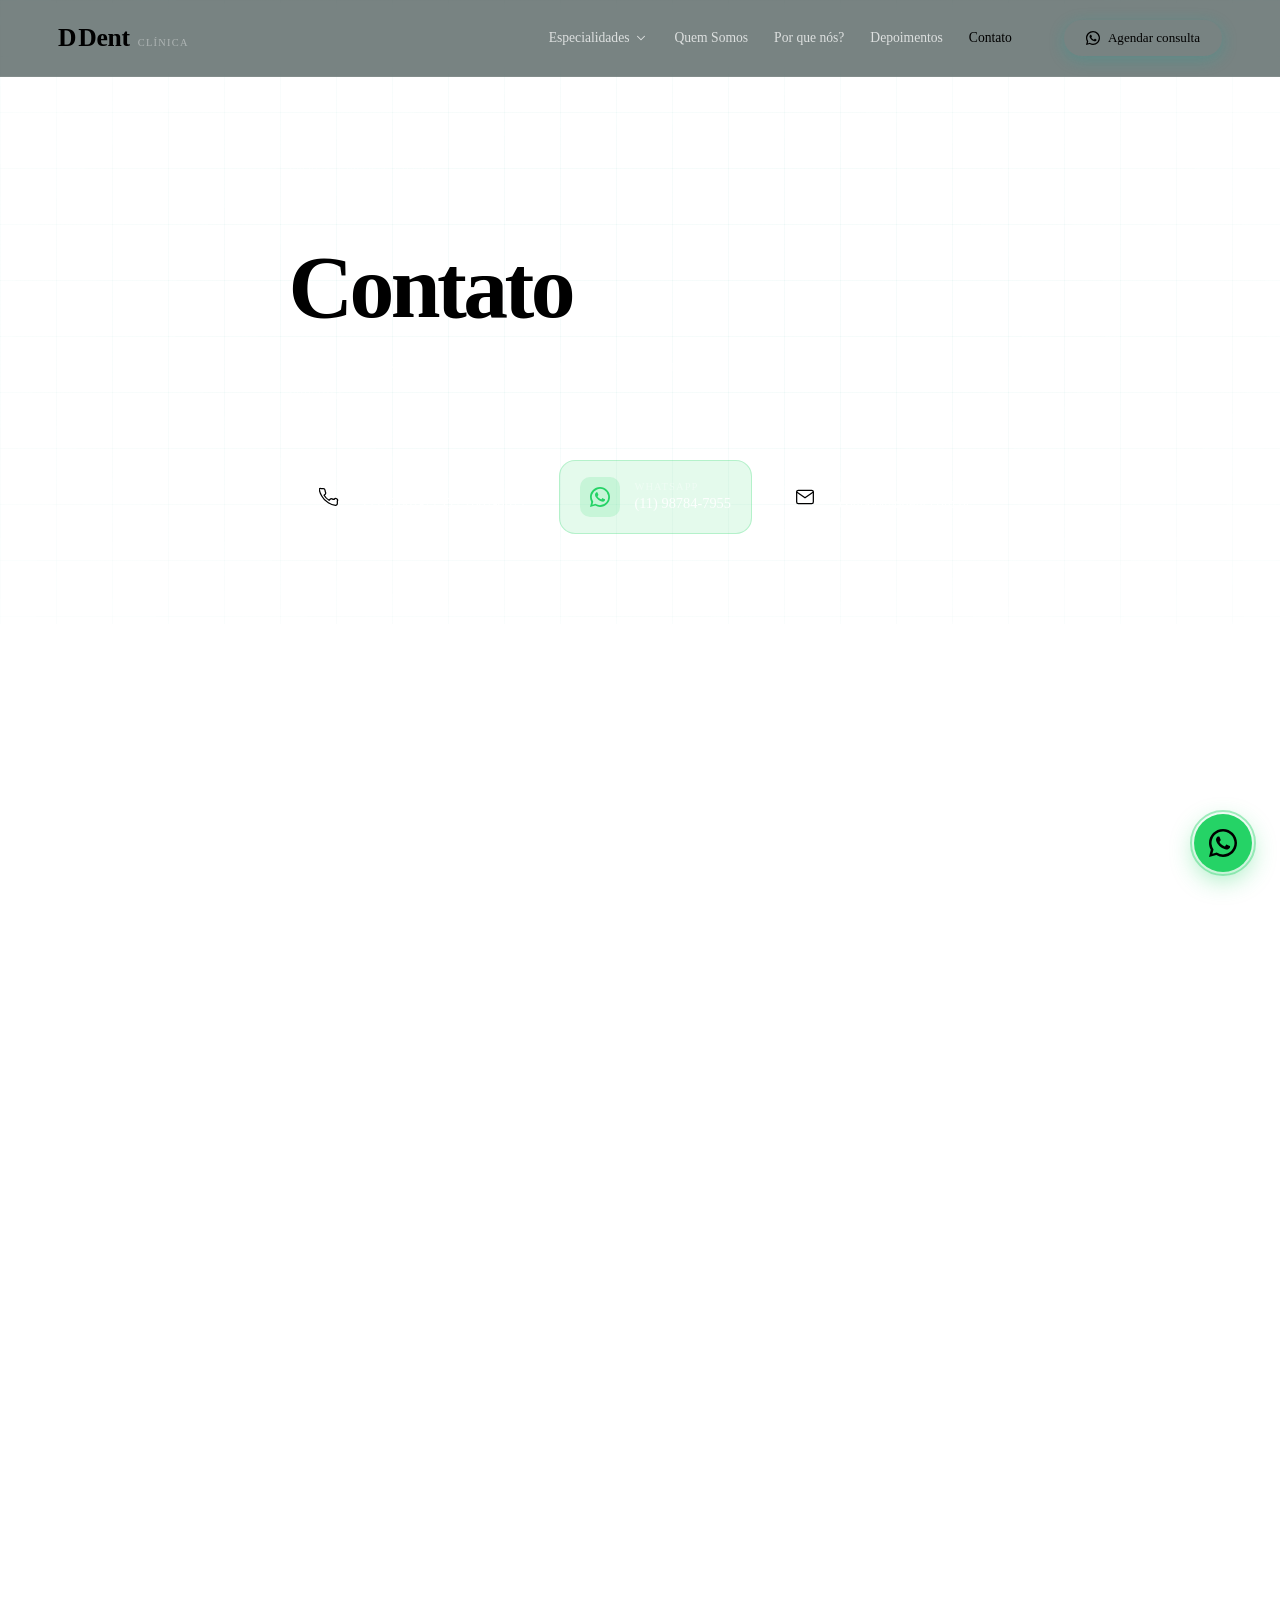
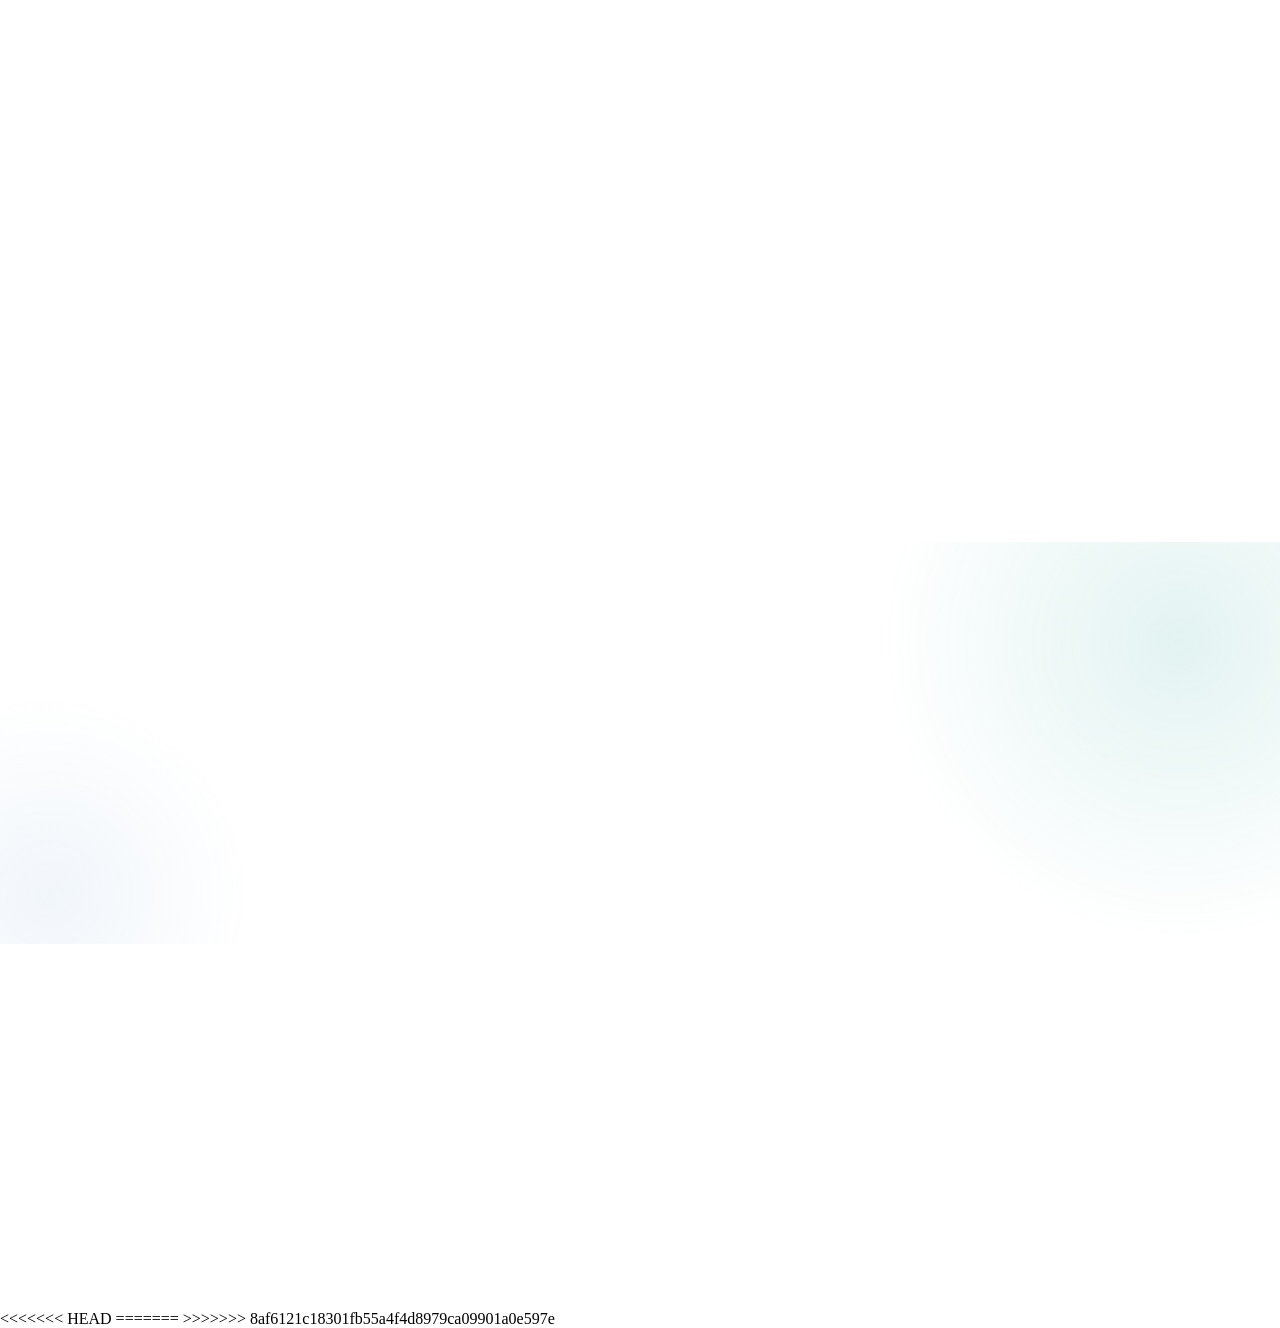
==== commit 2e5f5519: "Merge branch 'main' of https://github.com/Felipe0Guilherme/DDENT" ====
--- a/contato.html
+++ b/contato.html
@@ -352,4 +352,8 @@
 
   <script src="contato.js"></script>
 </body>
+<<<<<<< HEAD
 </html>
+=======
+</html>
+>>>>>>> 8af6121c18301fb55a4f4d8979ca09901a0e597e
--- a/contato.css
+++ b/contato.css
@@ -1,8 +1,11 @@
+<<<<<<< HEAD
+=======
 /* ============================================
    DDent — contato.css
    Design system idêntico ao quem-somos.css
 ============================================ */
 
+>>>>>>> 8af6121c18301fb55a4f4d8979ca09901a0e597e
 @import url('https://fonts.googleapis.com/css2?family=Cormorant+Garamond:ital,wght@0,300;0,400;0,600;1,300;1,400&family=Outfit:wght@300;400;500;600&display=swap');
 
 :root {
@@ -384,4 +387,8 @@
   .form-row { grid-template-columns: 1fr; }
   .info-wrap { grid-template-columns: 1fr; }
   .sec-title { font-size: 2rem; }
-}
+<<<<<<< HEAD
+}
+=======
+}
+>>>>>>> 8af6121c18301fb55a4f4d8979ca09901a0e597e
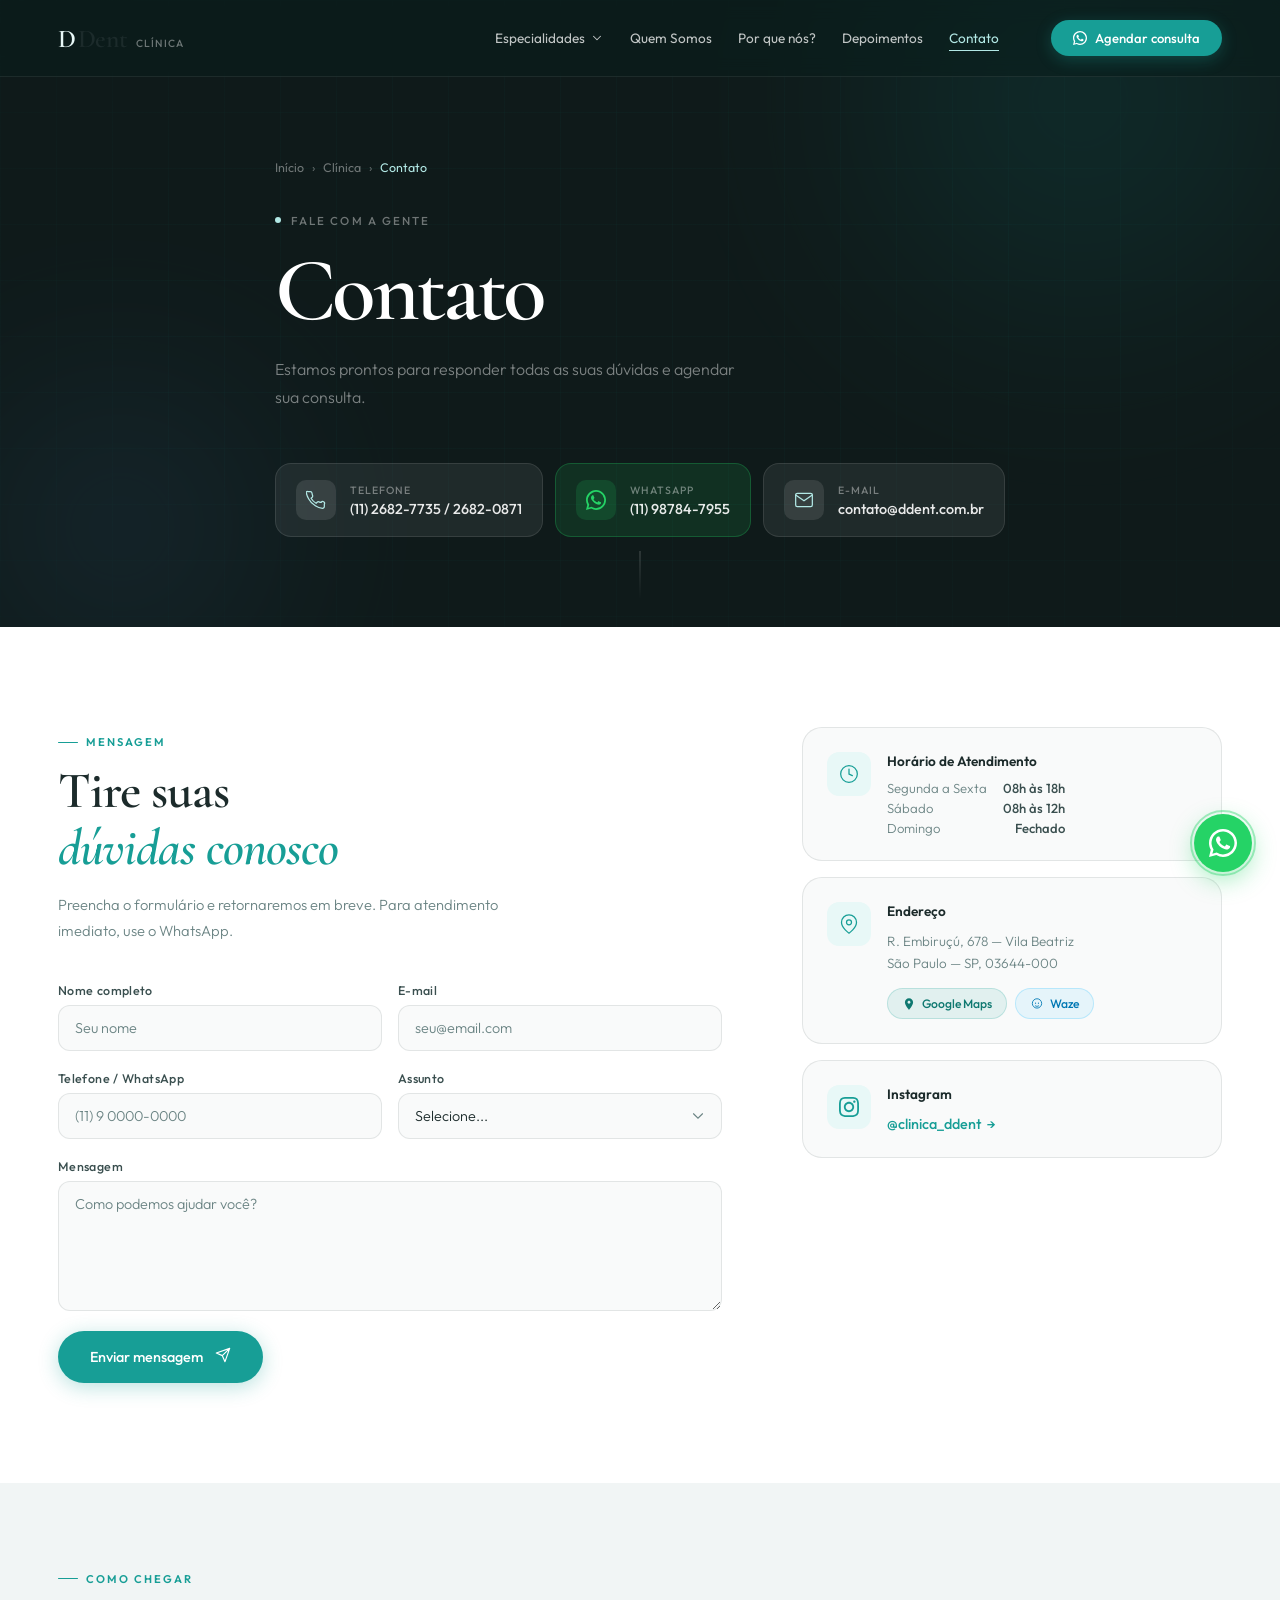
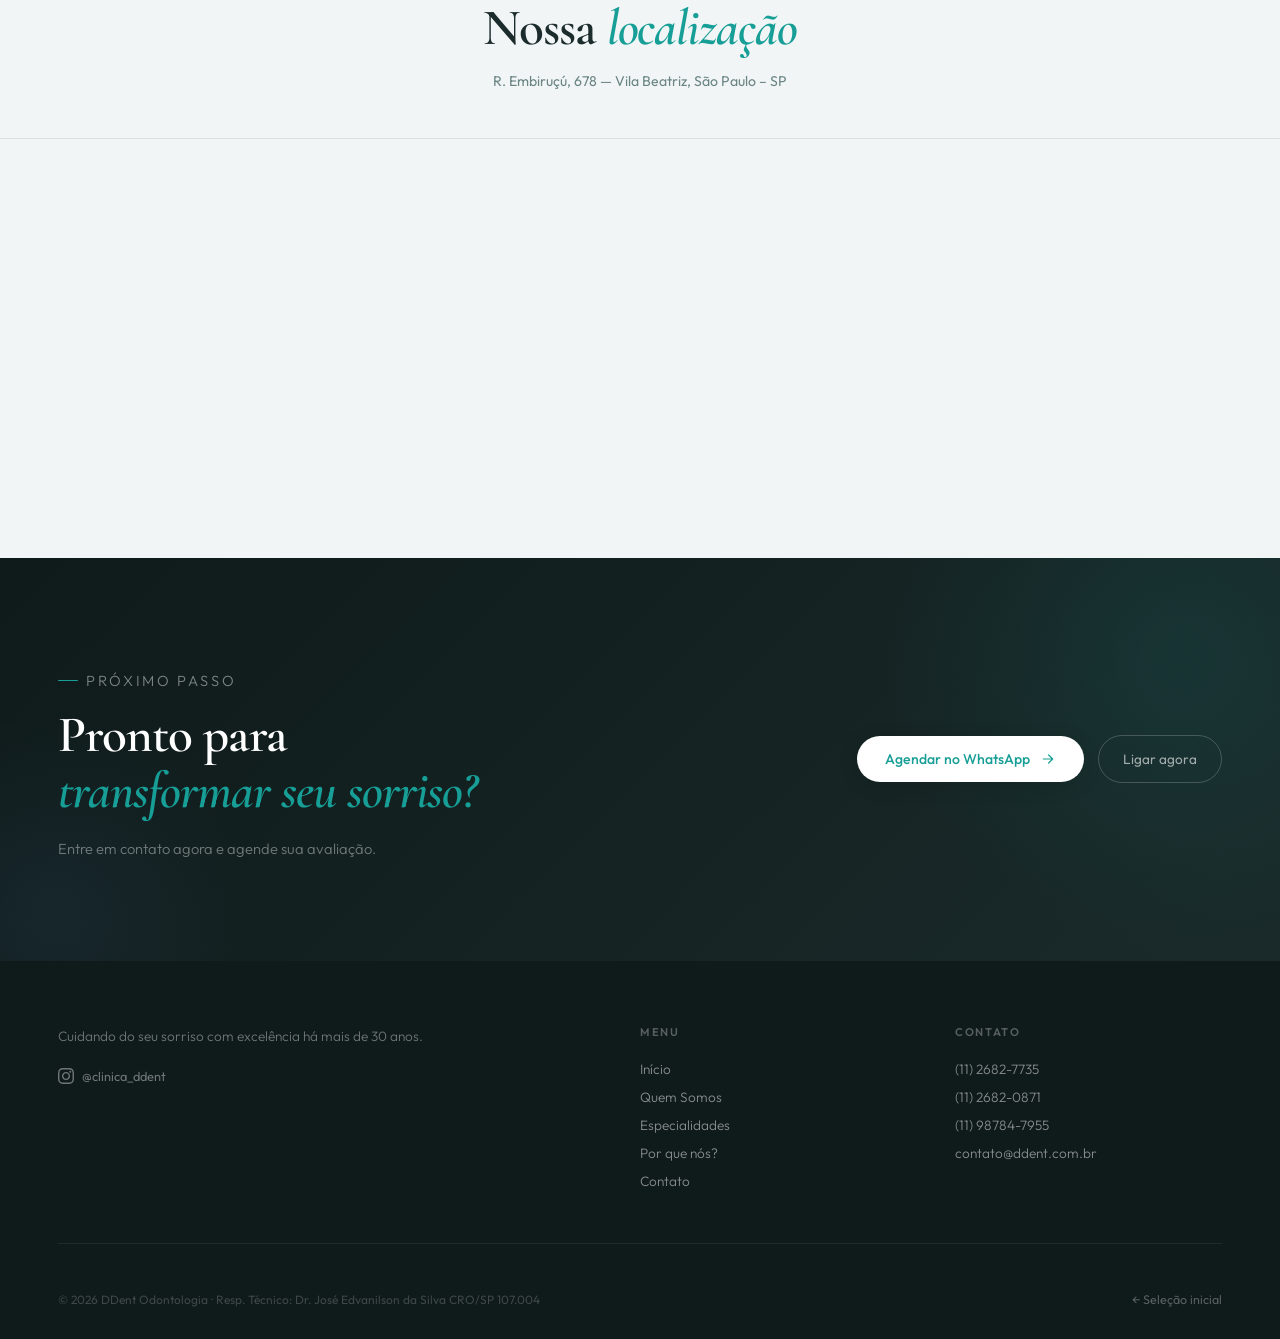
==== commit a566c7d9: "contato_correction" ====
--- a/contato.html
+++ b/contato.html
@@ -352,8 +352,6 @@
 
   <script src="contato.js"></script>
 </body>
-<<<<<<< HEAD
 </html>
-=======
-</html>
->>>>>>> 8af6121c18301fb55a4f4d8979ca09901a0e597e
+
+
--- a/contato.css
+++ b/contato.css
@@ -1,11 +1,4 @@
-<<<<<<< HEAD
-=======
-/* ============================================
-   DDent — contato.css
-   Design system idêntico ao quem-somos.css
-============================================ */
-
->>>>>>> 8af6121c18301fb55a4f4d8979ca09901a0e597e
+
 @import url('https://fonts.googleapis.com/css2?family=Cormorant+Garamond:ital,wght@0,300;0,400;0,600;1,300;1,400&family=Outfit:wght@300;400;500;600&display=swap');
 
 :root {
@@ -387,8 +380,6 @@
   .form-row { grid-template-columns: 1fr; }
   .info-wrap { grid-template-columns: 1fr; }
   .sec-title { font-size: 2rem; }
-<<<<<<< HEAD
-}
-=======
-}
->>>>>>> 8af6121c18301fb55a4f4d8979ca09901a0e597e
+
+}
+
